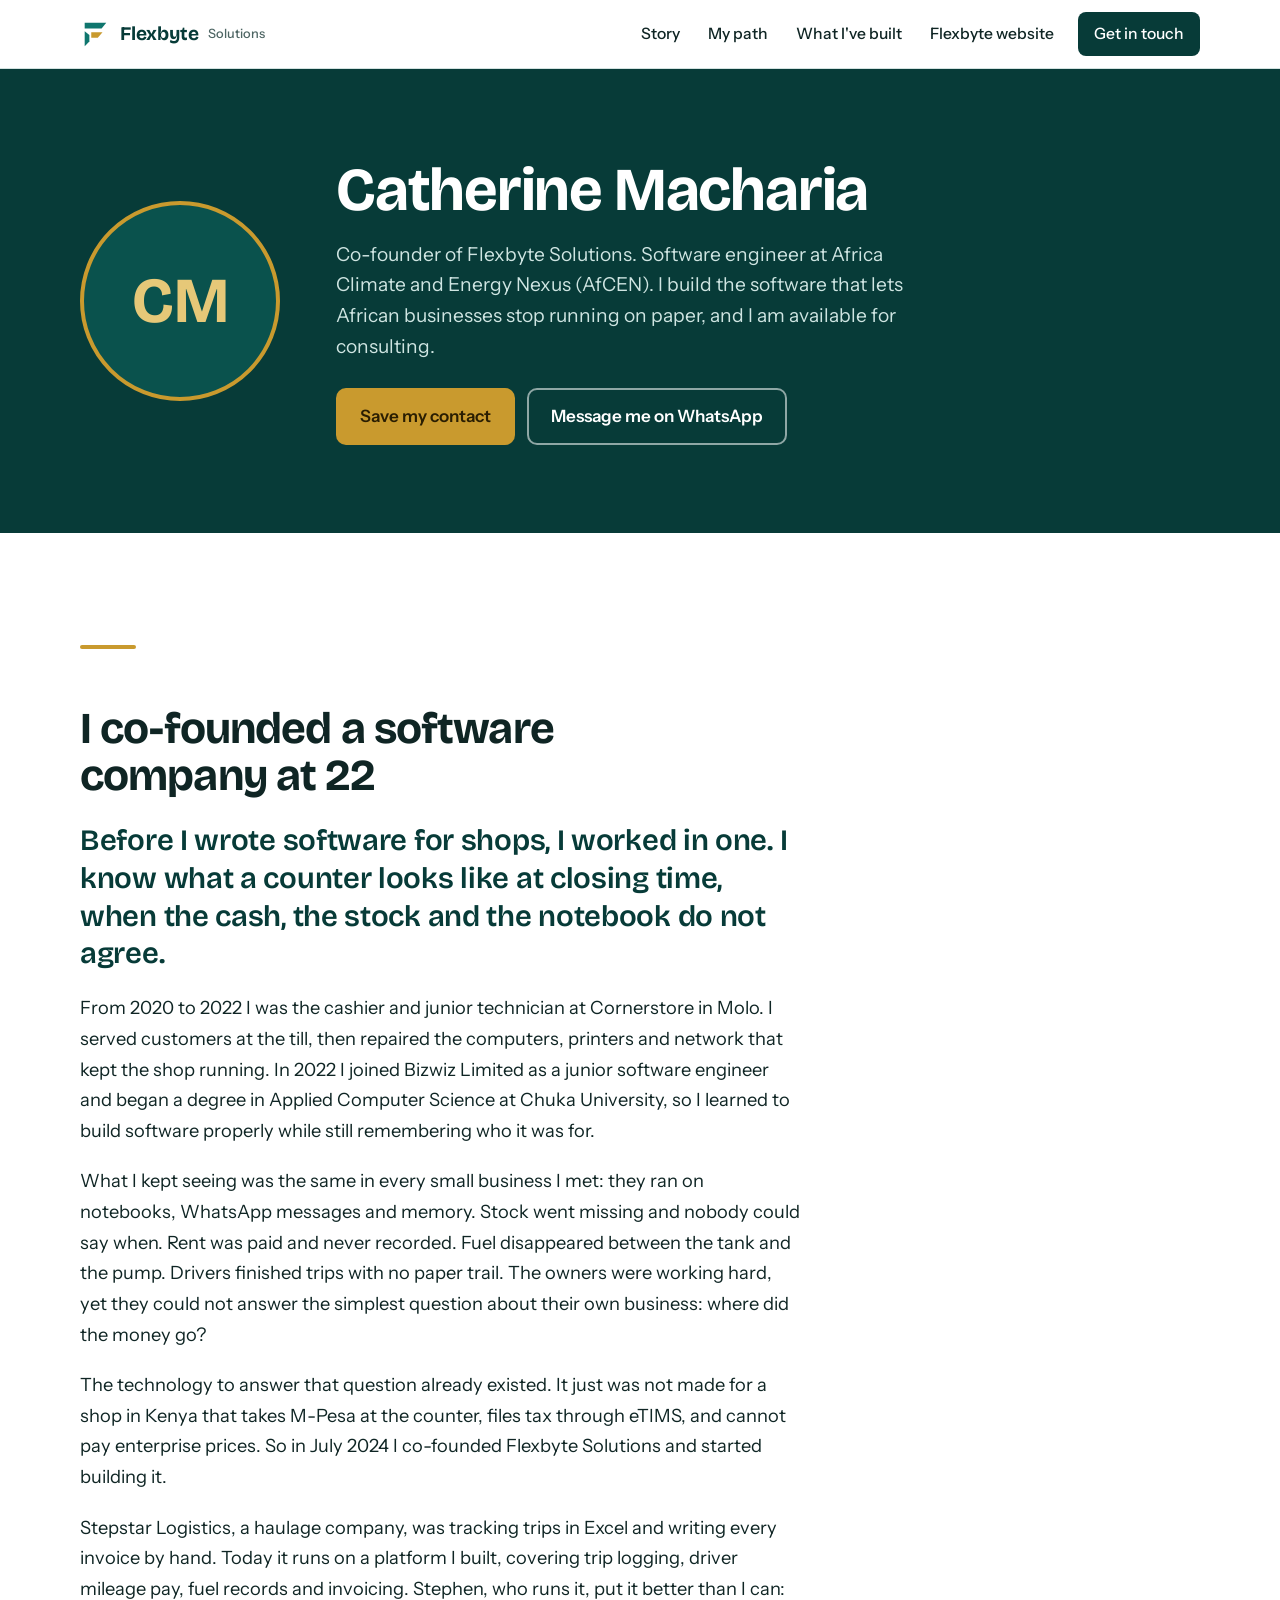
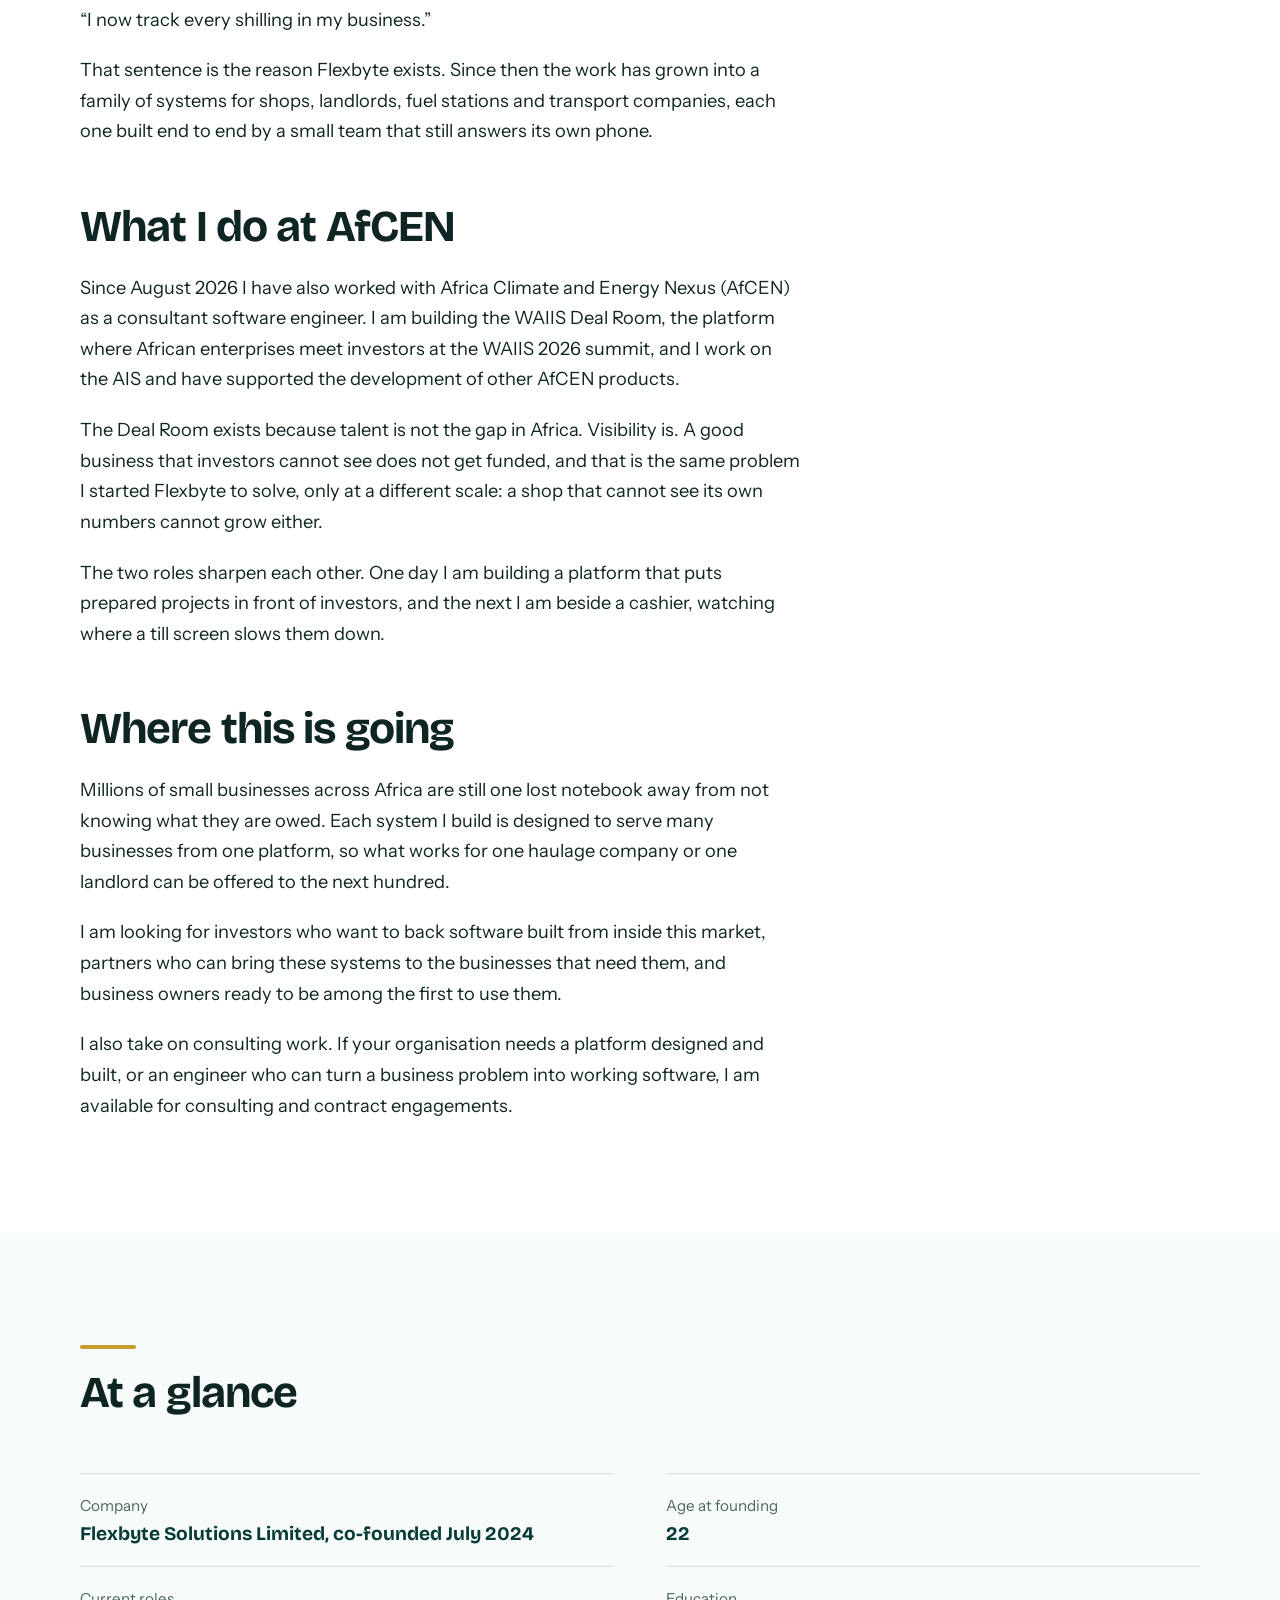
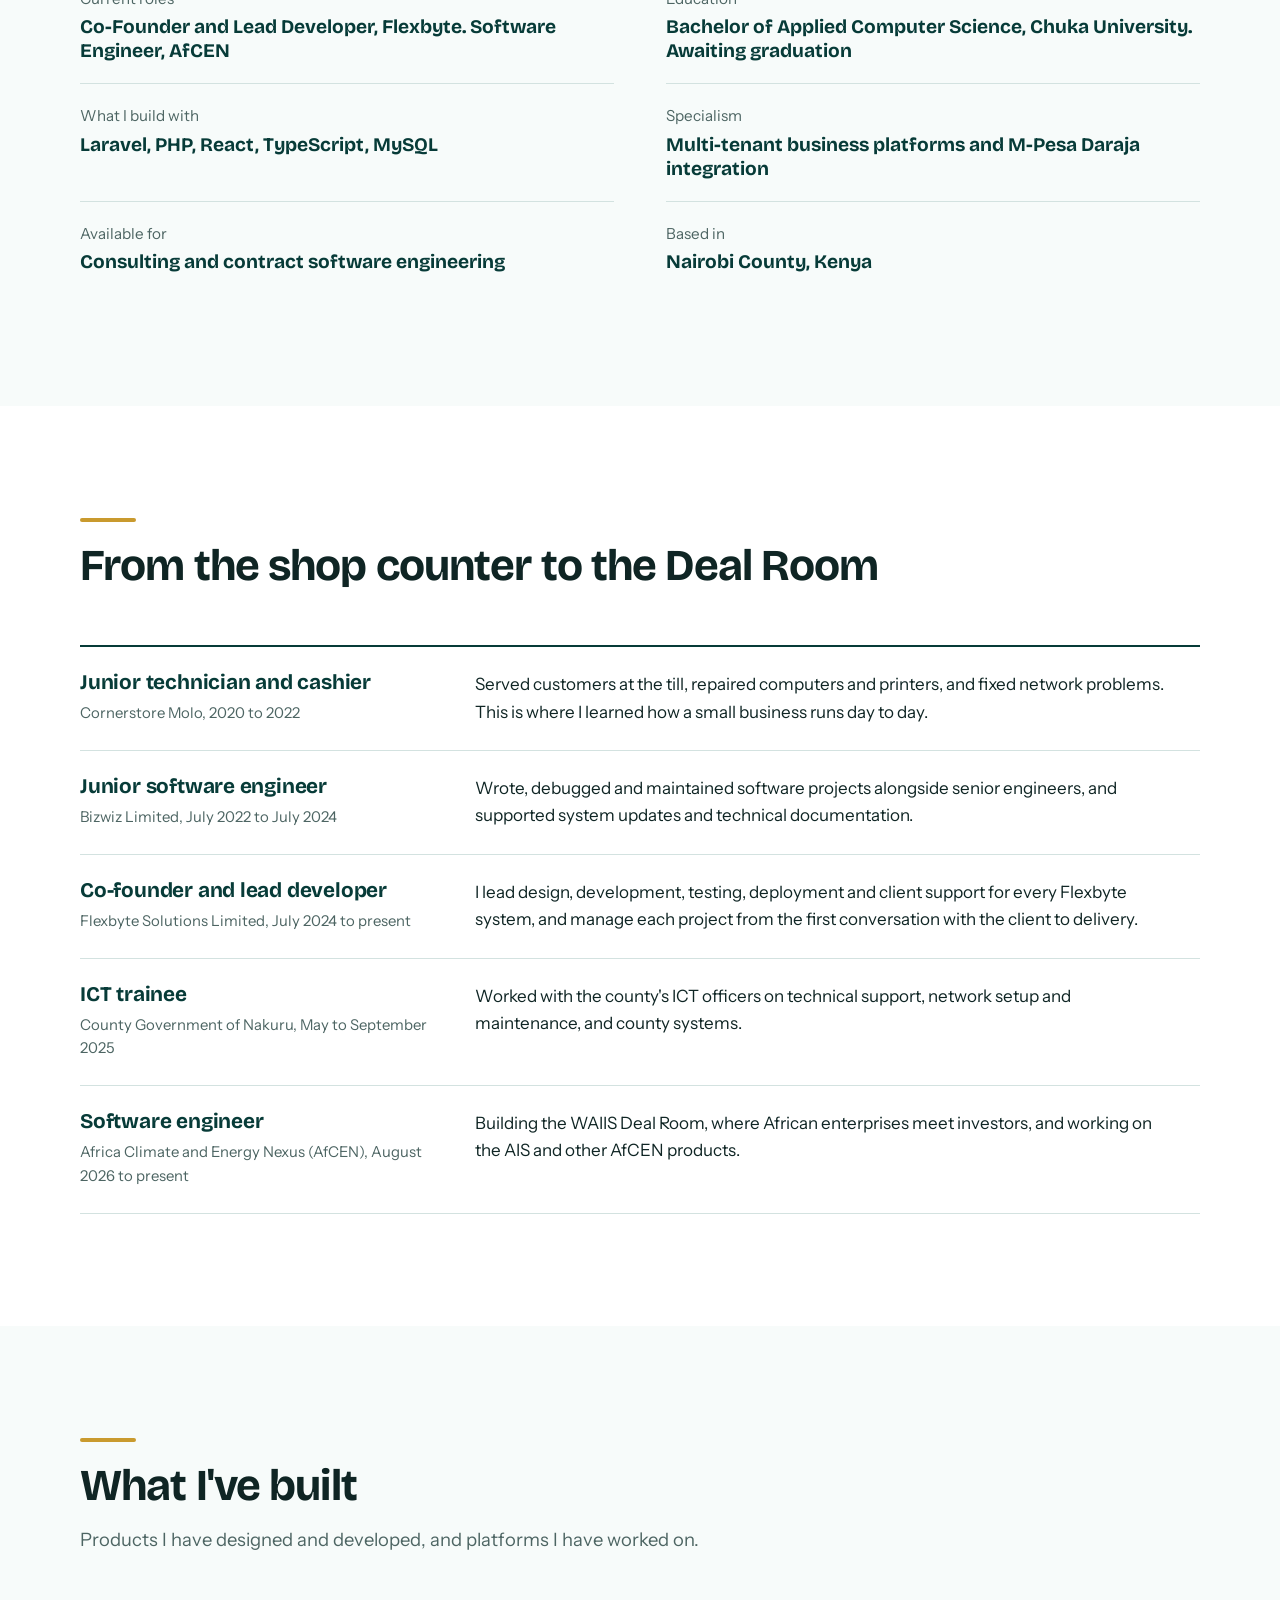
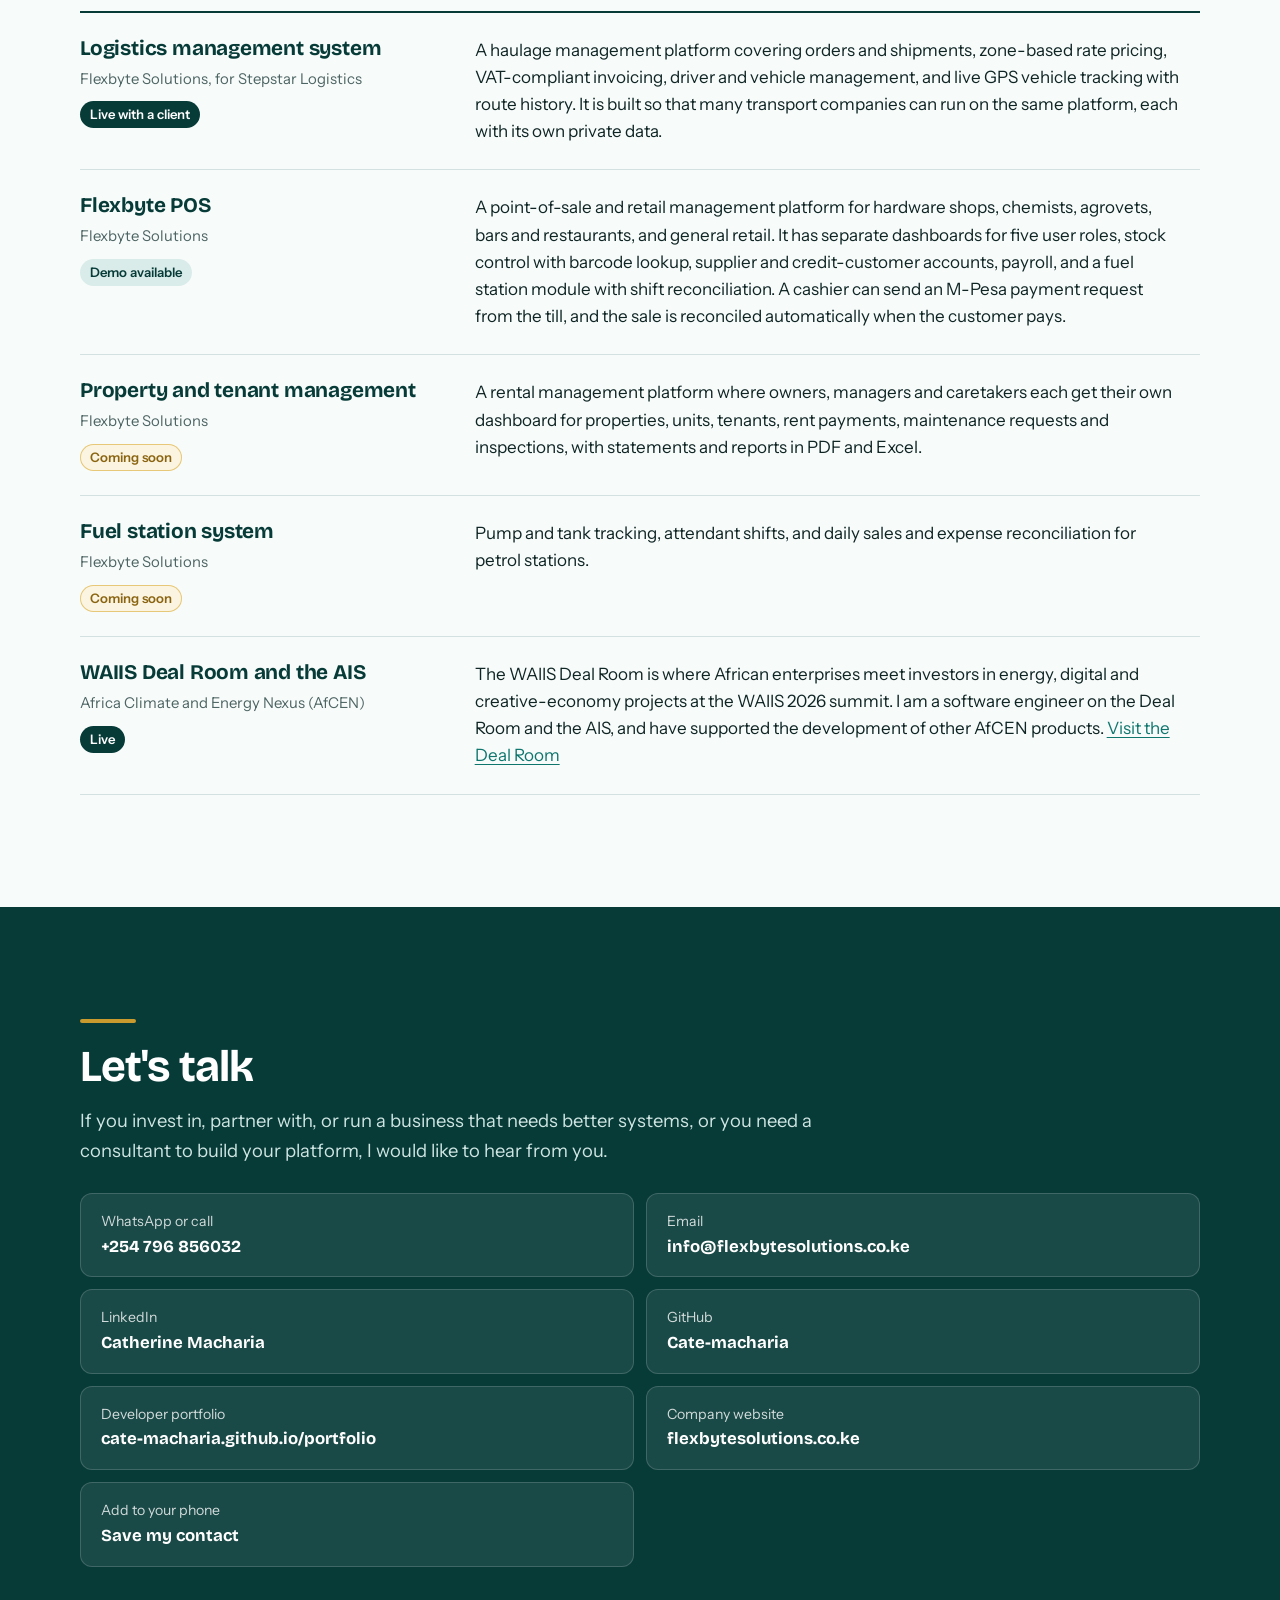
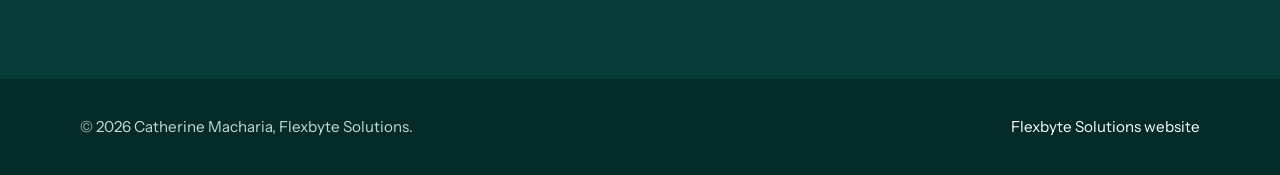
==== catherine/index.html @ 752b44b1 "Add founder profile page with QR card Co-Authored-By: Claude Fable 5.2 <noreply@anthropic.com>" ====
<!DOCTYPE html>
<html lang="en">
<head>
<meta charset="UTF-8">
<meta name="viewport" content="width=device-width, initial-scale=1">
<title>Catherine Macharia | Co-Founder, Flexbyte Solutions</title>
<meta name="description" content="Catherine Macharia co-founded Flexbyte Solutions at 22 to build business software for Kenyan SMEs. She is also a software engineer at Africa Climate and Energy Nexus (AfCEN), building the WAIIS Deal Room.">
<meta property="og:title" content="Catherine Macharia, Co-Founder of Flexbyte Solutions">
<meta property="og:description" content="She co-founded a software company at 22 to get Kenyan businesses off notebooks and WhatsApp. Read her story and the systems she has built.">
<meta property="og:type" content="profile">
<meta property="og:url" content="https://cate-macharia.github.io/portfolio/catherine/">
<meta name="theme-color" content="#073b38">
<link rel="icon" href="assets/img/favicon.svg" type="image/svg+xml">
<link rel="preconnect" href="https://fonts.googleapis.com">
<link rel="preconnect" href="https://fonts.gstatic.com" crossorigin>
<link href="https://fonts.googleapis.com/css2?family=Bricolage+Grotesque:opsz,wght@12..96,600;12..96,700&family=Instrument+Sans:wght@400;500;600&display=swap" rel="stylesheet">
<link rel="stylesheet" href="assets/css/site.css">
</head>
<body>
<a class="skip" href="#main">Skip to content</a>

<header class="site-header">
  <div class="wrap">
    <a class="brand" href="https://flexbytesolutions.co.ke/" aria-label="Flexbyte Solutions home">
      <svg viewBox="0 0 32 32" aria-hidden="true"><path d="M5 4h23l-5 6H5z" fill="#0f766e"/><path d="M12 14h12l-5 6h-7z" fill="#c99a2e"/><path d="M5 13l5 4v7l-5 5z" fill="#0f766e"/></svg>
      Flexbyte <small>Solutions</small>
    </a>
    <button class="nav-toggle" type="button" aria-expanded="false" aria-controls="site-nav">Menu</button>
    <nav class="site-nav" id="site-nav" aria-label="Main">
      <a href="#story">Story</a>
      <a href="#path">My path</a>
      <a href="#built">What I've built</a>
      <a href="https://flexbytesolutions.co.ke/">Flexbyte website</a>
      <a class="nav-cta" href="#reach">Get in touch</a>
    </nav>
  </div>
</header>

<main id="main">

  <section class="profile-hero">
    <div class="wrap">
      <!-- To show a photo, save it as assets/img/catherine.jpg. Until then the initials are shown. -->
      <div class="portrait" data-photo="assets/img/catherine.jpg" role="img" aria-label="Catherine Macharia">CM</div>
      <div>
        <h1>Catherine Macharia</h1>
        <p class="lede">Co-founder of Flexbyte Solutions. Software engineer at Africa Climate and Energy Nexus (AfCEN). I build the software that lets African businesses stop running on paper, and I am available for consulting.</p>
        <div class="btn-row">
          <a class="btn btn-gold" href="catherine-macharia.vcf" download>Save my contact</a>
          <a class="btn btn-line-light" href="https://wa.me/254796856032">Message me on WhatsApp</a>
        </div>
      </div>
    </div>
  </section>

  <section class="band" id="story">
    <div class="wrap">
      <div class="story">
        <div class="gold-rule"></div>
        <h2>I co-founded a software company at 22</h2>
        <p class="opening">Before I wrote software for shops, I worked in one. I know what a counter looks like at closing time, when the cash, the stock and the notebook do not agree.</p>
        <p>From 2020 to 2022 I was the cashier and junior technician at Cornerstore in Molo. I served customers at the till, then repaired the computers, printers and network that kept the shop running. In 2022 I joined Bizwiz Limited as a junior software engineer and began a degree in Applied Computer Science at Chuka University, so I learned to build software properly while still remembering who it was for.</p>
        <p>What I kept seeing was the same in every small business I met: they ran on notebooks, WhatsApp messages and memory. Stock went missing and nobody could say when. Rent was paid and never recorded. Fuel disappeared between the tank and the pump. Drivers finished trips with no paper trail. The owners were working hard, yet they could not answer the simplest question about their own business: where did the money go?</p>
        <p>The technology to answer that question already existed. It just was not made for a shop in Kenya that takes M-Pesa at the counter, files tax through eTIMS, and cannot pay enterprise prices. So in July 2024 I co-founded Flexbyte Solutions and started building it.</p>
        <p>Stepstar Logistics, a haulage company, was tracking trips in Excel and writing every invoice by hand. Today it runs on a platform I built, covering trip logging, driver mileage pay, fuel records and invoicing. Stephen, who runs it, put it better than I can: &ldquo;I now track every shilling in my business.&rdquo;</p>
        <p>That sentence is the reason Flexbyte exists. Since then the work has grown into a family of systems for shops, landlords, fuel stations and transport companies, each one built end to end by a small team that still answers its own phone.</p>

        <h2>What I do at AfCEN</h2>
        <p>Since August 2026 I have also worked with Africa Climate and Energy Nexus (AfCEN) as a consultant software engineer. I am building the WAIIS Deal Room, the platform where African enterprises meet investors at the WAIIS 2026 summit, and I work on the AIS and have supported the development of other AfCEN products.</p>
        <p>The Deal Room exists because talent is not the gap in Africa. Visibility is. A good business that investors cannot see does not get funded, and that is the same problem I started Flexbyte to solve, only at a different scale: a shop that cannot see its own numbers cannot grow either.</p>
        <p>The two roles sharpen each other. One day I am building a platform that puts prepared projects in front of investors, and the next I am beside a cashier, watching where a till screen slows them down.</p>

        <h2>Where this is going</h2>
        <p>Millions of small businesses across Africa are still one lost notebook away from not knowing what they are owed. Each system I build is designed to serve many businesses from one platform, so what works for one haulage company or one landlord can be offered to the next hundred.</p>
        <p>I am looking for investors who want to back software built from inside this market, partners who can bring these systems to the businesses that need them, and business owners ready to be among the first to use them.</p>
        <p>I also take on consulting work. If your organisation needs a platform designed and built, or an engineer who can turn a business problem into working software, I am available for consulting and contract engagements.</p>
      </div>
    </div>
  </section>

  <section class="band band-paper">
    <div class="wrap">
      <div class="band-head">
        <div class="gold-rule"></div>
        <h2>At a glance</h2>
      </div>
      <dl class="facts">
        <div><dt>Company</dt><dd>Flexbyte Solutions Limited, co-founded July 2024</dd></div>
        <div><dt>Age at founding</dt><dd>22</dd></div>
        <div><dt>Current roles</dt><dd>Co-Founder and Lead Developer, Flexbyte. Software Engineer, AfCEN</dd></div>
        <div><dt>Education</dt><dd>Bachelor of Applied Computer Science, Chuka University. Awaiting graduation</dd></div>
        <div><dt>What I build with</dt><dd>Laravel, PHP, React, TypeScript, MySQL</dd></div>
        <div><dt>Specialism</dt><dd>Multi-tenant business platforms and M-Pesa Daraja integration</dd></div>
        <div><dt>Available for</dt><dd>Consulting and contract software engineering</dd></div>
        <div><dt>Based in</dt><dd>Nairobi County, Kenya</dd></div>
      </dl>
    </div>
  </section>

  <section class="band" id="path">
    <div class="wrap">
      <div class="band-head">
        <div class="gold-rule"></div>
        <h2>From the shop counter to the Deal Room</h2>
      </div>
      <ul class="built">
        <li>
          <div>
            <h3>Junior technician and cashier</h3>
            <p class="where">Cornerstore Molo, 2020 to 2022</p>
          </div>
          <p>Served customers at the till, repaired computers and printers, and fixed network problems. This is where I learned how a small business runs day to day.</p>
        </li>
        <li>
          <div>
            <h3>Junior software engineer</h3>
            <p class="where">Bizwiz Limited, July 2022 to July 2024</p>
          </div>
          <p>Wrote, debugged and maintained software projects alongside senior engineers, and supported system updates and technical documentation.</p>
        </li>
        <li>
          <div>
            <h3>Co-founder and lead developer</h3>
            <p class="where">Flexbyte Solutions Limited, July 2024 to present</p>
          </div>
          <p>I lead design, development, testing, deployment and client support for every Flexbyte system, and manage each project from the first conversation with the client to delivery.</p>
        </li>
        <li>
          <div>
            <h3>ICT trainee</h3>
            <p class="where">County Government of Nakuru, May to September 2025</p>
          </div>
          <p>Worked with the county's ICT officers on technical support, network setup and maintenance, and county systems.</p>
        </li>
        <li>
          <div>
            <h3>Software engineer</h3>
            <p class="where">Africa Climate and Energy Nexus (AfCEN), August 2026 to present</p>
          </div>
          <p>Building the WAIIS Deal Room, where African enterprises meet investors, and working on the AIS and other AfCEN products.</p>
        </li>
      </ul>
    </div>
  </section>

  <section class="band band-paper" id="built">
    <div class="wrap">
      <div class="band-head">
        <div class="gold-rule"></div>
        <h2>What I've built</h2>
        <p>Products I have designed and developed, and platforms I have worked on.</p>
      </div>
      <ul class="built">
        <li>
          <div>
            <h3>Logistics management system</h3>
            <p class="where">Flexbyte Solutions, for Stepstar Logistics</p>
            <span class="pill pill-live">Live with a client</span>
          </div>
          <p>A haulage management platform covering orders and shipments, zone-based rate pricing, VAT-compliant invoicing, driver and vehicle management, and live GPS vehicle tracking with route history. It is built so that many transport companies can run on the same platform, each with its own private data.</p>
        </li>
        <li>
          <div>
            <h3>Flexbyte POS</h3>
            <p class="where">Flexbyte Solutions</p>
            <span class="pill pill-demo">Demo available</span>
          </div>
          <p>A point-of-sale and retail management platform for hardware shops, chemists, agrovets, bars and restaurants, and general retail. It has separate dashboards for five user roles, stock control with barcode lookup, supplier and credit-customer accounts, payroll, and a fuel station module with shift reconciliation. A cashier can send an M-Pesa payment request from the till, and the sale is reconciled automatically when the customer pays.</p>
        </li>
        <li>
          <div>
            <h3>Property and tenant management</h3>
            <p class="where">Flexbyte Solutions</p>
            <span class="pill pill-soon">Coming soon</span>
          </div>
          <p>A rental management platform where owners, managers and caretakers each get their own dashboard for properties, units, tenants, rent payments, maintenance requests and inspections, with statements and reports in PDF and Excel.</p>
        </li>
        <li>
          <div>
            <h3>Fuel station system</h3>
            <p class="where">Flexbyte Solutions</p>
            <span class="pill pill-soon">Coming soon</span>
          </div>
          <p>Pump and tank tracking, attendant shifts, and daily sales and expense reconciliation for petrol stations.</p>
        </li>
        <li>
          <div>
            <h3>WAIIS Deal Room and the AIS</h3>
            <p class="where">Africa Climate and Energy Nexus (AfCEN)</p>
            <span class="pill pill-live">Live</span>
          </div>
          <p>The WAIIS Deal Room is where African enterprises meet investors in energy, digital and creative-economy projects at the WAIIS 2026 summit. I am a software engineer on the Deal Room and the AIS, and have supported the development of other AfCEN products. <a href="https://dealrooms.africacen.org" target="_blank" rel="noopener">Visit the Deal Room</a></p>
        </li>
      </ul>
    </div>
  </section>

  <section class="band band-teal" id="reach">
    <div class="wrap">
      <div class="gold-rule"></div>
      <h2>Let's talk</h2>
      <p style="margin-top:16px;color:#cfe5e2;font-size:1.15rem">If you invest in, partner with, or run a business that needs better systems, or you need a consultant to build your platform, I would like to hear from you.</p>
      <ul class="reach">
        <li><a href="https://wa.me/254796856032"><span>WhatsApp or call</span><strong>+254 796 856032</strong></a></li>
        <li><a href="mailto:info@flexbytesolutions.co.ke"><span>Email</span><strong>info@flexbytesolutions.co.ke</strong></a></li>
        <li><a href="https://www.linkedin.com/in/catherine-macharia-1633a0254/" target="_blank" rel="noopener"><span>LinkedIn</span><strong>Catherine Macharia</strong></a></li>
        <li><a href="https://github.com/Cate-macharia" target="_blank" rel="noopener"><span>GitHub</span><strong>Cate-macharia</strong></a></li>
        <li><a href="https://cate-macharia.github.io/portfolio" target="_blank" rel="noopener"><span>Developer portfolio</span><strong>cate-macharia.github.io/portfolio</strong></a></li>
        <li><a href="https://flexbytesolutions.co.ke/"><span>Company website</span><strong>flexbytesolutions.co.ke</strong></a></li>
        <li><a href="catherine-macharia.vcf" download><span>Add to your phone</span><strong>Save my contact</strong></a></li>
      </ul>
    </div>
  </section>

</main>

<footer class="site-footer">
  <div class="wrap">
    <p>&copy; <span id="year">2026</span> Catherine Macharia, Flexbyte Solutions.</p>
    <nav aria-label="Footer"><a href="https://flexbytesolutions.co.ke/">Flexbyte Solutions website</a></nav>
  </div>
</footer>

<script src="assets/js/site.js"></script>
</body>
</html>
---- catherine/assets/css/site.css ----
/* Flexbyte Solutions — shared styles for the company site and founder profile */

:root {
  --teal-900: #073b38;
  --teal-800: #0a524d;
  --teal-600: #0f766e;
  --teal-400: #3fa79c;
  --teal-100: #d9ecea;
  --teal-50: #eef6f5;
  --gold-600: #8a6410;
  --gold-500: #c99a2e;
  --gold-300: #e6c878;
  --gold-50: #fbf4e1;
  --white: #ffffff;
  --paper: #f7fbfa;
  --ink: #0f2524;
  --muted: #4d6563;
  --line: #d3e2e0;

  --display: "Bricolage Grotesque", "Segoe UI", system-ui, sans-serif;
  --body: "Instrument Sans", "Segoe UI", system-ui, sans-serif;

  --wrap: 1120px;
  --gutter: clamp(20px, 5vw, 48px);
  --radius: 14px;
}

*, *::before, *::after { box-sizing: border-box; }

html { scroll-behavior: smooth; scroll-padding-top: 88px; }

body {
  margin: 0;
  background: var(--white);
  color: var(--ink);
  font-family: var(--body);
  font-size: 1.0625rem;
  line-height: 1.6;
  -webkit-font-smoothing: antialiased;
}

img, svg { max-width: 100%; display: block; }

h1, h2, h3 {
  font-family: var(--display);
  font-weight: 700;
  line-height: 1.08;
  letter-spacing: -0.02em;
  margin: 0;
  text-wrap: balance;
}
h1 { font-size: clamp(2.5rem, 6.2vw, 4.5rem); }
h2 { font-size: clamp(1.9rem, 3.8vw, 2.75rem); }
h3 { font-size: 1.3rem; line-height: 1.2; letter-spacing: -0.01em; }

p { margin: 0; max-width: 64ch; }
a { color: var(--teal-600); text-underline-offset: 3px; }
a:hover { color: var(--teal-900); }

:focus-visible {
  outline: 3px solid var(--gold-500);
  outline-offset: 3px;
  border-radius: 4px;
}

.wrap {
  width: 100%;
  max-width: calc(var(--wrap) + var(--gutter) * 2);
  margin-inline: auto;
  padding-inline: var(--gutter);
}

.skip {
  position: absolute; left: 12px; top: -60px;
  background: var(--teal-900); color: var(--white);
  padding: 10px 16px; border-radius: 8px; z-index: 100;
}
.skip:focus { top: 12px; color: var(--white); }

/* ---------- Header ---------- */

.site-header {
  position: sticky; top: 0; z-index: 50;
  background: rgba(255, 255, 255, 0.94);
  backdrop-filter: blur(8px);
  border-bottom: 1px solid var(--line);
}
.site-header .wrap {
  display: flex; align-items: center; gap: 24px;
  min-height: 68px;
}
.brand {
  display: flex; align-items: center; gap: 10px;
  font-family: var(--display); font-weight: 700; font-size: 1.2rem;
  color: var(--teal-900); text-decoration: none; letter-spacing: -0.01em;
}
.brand svg { width: 30px; height: 30px; flex: none; }
.brand small { font-family: var(--body); font-weight: 500; font-size: 0.8rem; color: var(--muted); letter-spacing: 0; }

.site-nav { margin-left: auto; display: flex; align-items: center; gap: 4px; }
.site-nav a {
  padding: 8px 12px; border-radius: 8px;
  color: var(--ink); text-decoration: none; font-weight: 500; font-size: 0.98rem;
}
.site-nav a:hover { background: var(--teal-50); color: var(--teal-900); }
.site-nav a.nav-cta {
  margin-left: 8px; background: var(--teal-900); color: var(--white); padding: 9px 16px;
}
.site-nav a.nav-cta:hover { background: var(--teal-800); color: var(--white); }

.nav-toggle {
  display: none; margin-left: auto;
  background: none; border: 1px solid var(--line); border-radius: 8px;
  padding: 8px 12px; font: inherit; font-weight: 600; color: var(--teal-900); cursor: pointer;
}

@media (max-width: 860px) {
  .nav-toggle { display: block; }
  .site-nav {
    display: none; position: absolute; left: 0; right: 0; top: 100%;
    flex-direction: column; align-items: stretch; gap: 0;
    background: var(--white); border-bottom: 1px solid var(--line);
    padding: 8px var(--gutter) 16px;
  }
  .site-nav.is-open { display: flex; }
  .site-nav a { padding: 12px 8px; }
  .site-nav a.nav-cta { margin: 8px 0 0; text-align: center; }
}

/* ---------- Buttons ---------- */

.btn {
  display: inline-flex; align-items: center; justify-content: center; gap: 8px;
  padding: 13px 22px; border-radius: 10px;
  font: inherit; font-weight: 600; text-decoration: none;
  border: 2px solid transparent; cursor: pointer;
  transition: background-color 0.15s, border-color 0.15s, color 0.15s;
}
.btn-gold { background: var(--gold-500); color: #2a1e02; }
.btn-gold:hover { background: var(--gold-300); color: #2a1e02; }
.btn-teal { background: var(--teal-900); color: var(--white); }
.btn-teal:hover { background: var(--teal-800); color: var(--white); }
.btn-line { border-color: var(--teal-900); color: var(--teal-900); background: transparent; }
.btn-line:hover { background: var(--teal-900); color: var(--white); }
.btn-line-light { border-color: rgba(255, 255, 255, 0.55); color: var(--white); }
.btn-line-light:hover { background: var(--white); color: var(--teal-900); border-color: var(--white); }
.btn-row { display: flex; flex-wrap: wrap; gap: 12px; }

/* ---------- Bands (page sections) ---------- */

.band { padding-block: clamp(64px, 9vw, 112px); }
.band-paper { background: var(--paper); }
.band-teal { background: var(--teal-900); color: var(--white); }
.band-teal a { color: var(--gold-300); }
.band-teal a:hover { color: var(--white); }

.band-head { margin-bottom: clamp(32px, 5vw, 56px); }
.band-head p { margin-top: 16px; color: var(--muted); font-size: 1.15rem; }
.band-teal .band-head p { color: #bfdcd8; }

.gold-rule {
  width: 56px; height: 4px; border-radius: 2px;
  background: var(--gold-500); margin-bottom: 20px;
}

/* ---------- Hero ---------- */

.hero {
  background: var(--teal-900); color: var(--white);
  padding-block: clamp(48px, 7vw, 96px) clamp(56px, 8vw, 104px);
  overflow: hidden;
}
.hero .wrap {
  display: grid; gap: clamp(36px, 5vw, 64px);
  grid-template-columns: minmax(0, 1.05fr) minmax(0, 0.95fr);
  align-items: center;
}
.hero h1 { color: var(--white); }
.hero .lede { margin-top: 24px; font-size: 1.22rem; color: #cfe5e2; max-width: 46ch; }
.hero .btn-row { margin-top: 32px; }
.hero-proof {
  margin-top: 36px; padding-top: 20px;
  border-top: 1px solid rgba(255, 255, 255, 0.18);
  color: #bfdcd8; font-size: 0.98rem; max-width: 46ch;
}
.hero-proof strong { color: var(--gold-300); font-weight: 600; }

@media (max-width: 900px) {
  .hero .wrap { grid-template-columns: minmax(0, 1fr); }
}

/* Product window in the hero */

.demo {
  background: var(--white); color: var(--ink);
  border-radius: 18px;
  box-shadow: 0 30px 60px -20px rgba(0, 0, 0, 0.5), 0 0 0 1px rgba(255, 255, 255, 0.08);
  overflow: hidden;
}
.demo-tabs { display: flex; background: var(--teal-50); border-bottom: 1px solid var(--line); }
.demo-tabs button {
  flex: 1; padding: 14px 8px;
  background: none; border: 0; border-bottom: 3px solid transparent;
  font: inherit; font-weight: 600; font-size: 0.95rem; color: var(--muted); cursor: pointer;
}
.demo-tabs button:hover { color: var(--teal-900); }
.demo-tabs button[aria-selected="true"] {
  color: var(--teal-900); background: var(--white); border-bottom-color: var(--gold-500);
}
.demo-panel { padding: 22px 24px 24px; min-height: 318px; }
.demo-panel[hidden] { display: none; }
.demo-title {
  display: flex; justify-content: space-between; align-items: baseline; gap: 12px;
  font-family: var(--display); font-weight: 700; font-size: 1.1rem; margin-bottom: 14px;
}
.demo-title span { font-family: var(--body); font-weight: 500; font-size: 0.85rem; color: var(--muted); }

.rows { list-style: none; margin: 0; padding: 0; }
.rows li {
  display: flex; justify-content: space-between; gap: 16px;
  padding: 9px 0; border-bottom: 1px dashed var(--line); font-size: 0.97rem;
}
.rows li span:last-child { font-variant-numeric: tabular-nums; font-weight: 600; white-space: nowrap; }
.rows li.total {
  border-bottom: 0; padding-top: 14px;
  font-family: var(--display); font-size: 1.25rem; font-weight: 700;
}

.pay {
  margin-top: 12px; padding: 12px 14px; border-radius: 10px;
  display: flex; align-items: center; gap: 12px;
  background: var(--gold-50); color: var(--gold-600);
  font-weight: 600; font-size: 0.95rem;
  transition: background-color 0.4s, color 0.4s;
}
.pay-dot {
  width: 10px; height: 10px; border-radius: 50%; background: var(--gold-500); flex: none;
  animation: pulse 1.1s ease-in-out infinite;
}
.pay.is-paid { background: var(--teal-100); color: var(--teal-900); }
.pay.is-paid .pay-dot { background: var(--teal-600); animation: none; }
@keyframes pulse { 50% { opacity: 0.25; } }

.demo-note { padding: 10px 24px 14px; font-size: 0.82rem; color: var(--muted); border-top: 1px solid var(--line); }

.pill {
  display: inline-block; padding: 3px 10px; border-radius: 999px;
  font-size: 0.82rem; font-weight: 600; white-space: nowrap;
}
.pill-live { background: var(--teal-900); color: var(--white); }
.pill-demo { background: var(--teal-100); color: var(--teal-900); }
.pill-soon { background: var(--gold-50); color: var(--gold-600); box-shadow: inset 0 0 0 1px var(--gold-300); }
.pill-order { background: var(--white); color: var(--muted); box-shadow: inset 0 0 0 1px var(--line); }

/* ---------- About ---------- */

.about-grid {
  display: grid; gap: clamp(32px, 6vw, 80px);
  grid-template-columns: minmax(0, 1fr) minmax(0, 1fr);
}
.about-story p + p { margin-top: 18px; }
.about-story p:first-of-type { font-size: 1.25rem; line-height: 1.5; color: var(--teal-900); font-weight: 500; }

.promises { margin: 0; }
.promises div { padding: 20px 0; border-top: 1px solid var(--line); }
.promises div:last-child { border-bottom: 1px solid var(--line); }
.promises dt { font-family: var(--display); font-weight: 700; font-size: 1.15rem; color: var(--teal-900); }
.promises dd { margin: 6px 0 0; color: var(--muted); }

@media (max-width: 820px) { .about-grid { grid-template-columns: minmax(0, 1fr); } }

/* ---------- Systems list ---------- */

.systems { list-style: none; margin: 0; padding: 0; border-top: 2px solid var(--teal-900); }
.systems li {
  display: grid; gap: 8px 32px;
  grid-template-columns: minmax(0, 0.9fr) minmax(0, 1.5fr) auto;
  align-items: start;
  padding: 26px 0; border-bottom: 1px solid var(--line);
}
.systems h3 { color: var(--teal-900); }
.systems .who { margin-top: 6px; font-size: 0.93rem; color: var(--muted); }
.systems p { color: var(--ink); }
.systems .sys-link { display: inline-block; margin-top: 10px; font-weight: 600; }
.systems .status { justify-self: end; padding-top: 3px; }

@media (max-width: 820px) {
  .systems li { grid-template-columns: minmax(0, 1fr); }
  .systems .status { justify-self: start; grid-row: 1; }
}

.packages {
  margin-top: 36px; padding: 22px 26px; border-radius: var(--radius);
  background: var(--white); border-left: 4px solid var(--gold-500);
  box-shadow: 0 1px 0 var(--line), 0 -1px 0 var(--line), 1px 0 0 var(--line);
}
.packages p { max-width: 78ch; }

/* ---------- Work ---------- */

.case {
  display: grid; gap: clamp(28px, 5vw, 64px);
  grid-template-columns: minmax(0, 1.1fr) minmax(0, 0.9fr);
  align-items: center;
}
.case h3 { font-size: clamp(1.5rem, 2.6vw, 2rem); color: var(--white); margin-top: 14px; }
.case p { margin-top: 16px; color: #cfe5e2; }
.case ul { margin: 20px 0 0; padding: 0; list-style: none; display: flex; flex-wrap: wrap; gap: 8px; }
.case ul li { padding: 6px 12px; border-radius: 8px; background: rgba(255, 255, 255, 0.09); font-size: 0.93rem; }
.case .btn { margin-top: 28px; }

.quote {
  margin: 0; padding: clamp(24px, 4vw, 40px);
  background: var(--white); color: var(--ink); border-radius: 18px;
  border-top: 5px solid var(--gold-500);
}
.quote p { font-family: var(--display); font-size: clamp(1.3rem, 2.4vw, 1.7rem); line-height: 1.3; font-weight: 600; letter-spacing: -0.01em; color: var(--teal-900); }
.quote footer { margin-top: 18px; color: var(--muted); font-size: 0.98rem; }

.more-work {
  margin-top: clamp(40px, 6vw, 72px); padding-top: clamp(32px, 5vw, 48px);
  border-top: 1px solid rgba(255, 255, 255, 0.18);
  display: grid; gap: 32px clamp(28px, 5vw, 64px);
  grid-template-columns: repeat(2, minmax(0, 1fr));
}
.more-work h3 { color: var(--white); margin-top: 12px; }
.more-work p { margin-top: 10px; color: #cfe5e2; }
.more-work blockquote { margin: 16px 0 0; padding-left: 16px; border-left: 3px solid var(--gold-500); color: var(--white); font-style: italic; }
.more-work blockquote cite { display: block; margin-top: 6px; font-style: normal; font-size: 0.9rem; color: #bfdcd8; }

@media (max-width: 820px) {
  .case, .more-work { grid-template-columns: minmax(0, 1fr); }
}

/* ---------- Services ---------- */

.services-grid {
  display: grid; gap: clamp(32px, 5vw, 64px);
  grid-template-columns: minmax(0, 1.1fr) minmax(0, 0.9fr);
  align-items: start;
}
.price-table { width: 100%; border-collapse: collapse; margin-top: 20px; }
.price-table caption { text-align: left; color: var(--muted); font-size: 0.93rem; padding-bottom: 10px; }
.price-table th, .price-table td { padding: 16px 0; border-top: 1px solid var(--line); text-align: left; vertical-align: top; }
.price-table tr:last-child th, .price-table tr:last-child td { border-bottom: 1px solid var(--line); }
.price-table th { font-family: var(--display); font-weight: 700; font-size: 1.1rem; color: var(--teal-900); }
.price-table th small { display: block; margin-top: 4px; font-family: var(--body); font-weight: 400; font-size: 0.93rem; color: var(--muted); }
.price-table td { text-align: right; white-space: nowrap; font-weight: 600; font-variant-numeric: tabular-nums; padding-left: 16px; }
.price-table td small { display: block; font-weight: 400; font-size: 0.85rem; color: var(--muted); }

.included { margin: 22px 0 0; padding: 0; list-style: none; display: flex; flex-wrap: wrap; gap: 8px; }
.included li { padding: 6px 12px; border-radius: 8px; background: var(--teal-50); color: var(--teal-900); font-size: 0.93rem; font-weight: 500; }

.side-stack > * + * { margin-top: 20px; }
.panel { padding: 26px 28px; border-radius: var(--radius); background: var(--paper); border: 1px solid var(--line); }
.panel h3 { color: var(--teal-900); }
.panel p { margin-top: 10px; color: var(--muted); }
.panel ul { margin: 14px 0 0; padding-left: 20px; }
.panel li { margin-top: 6px; }
.panel li::marker { color: var(--gold-500); }
.panel-mpesa { background: var(--teal-900); border-color: var(--teal-900); color: var(--white); }
.panel-mpesa h3 { color: var(--white); }
.panel-mpesa p { color: #cfe5e2; }
.panel-mpesa .btn { margin-top: 20px; }

@media (max-width: 820px) { .services-grid { grid-template-columns: minmax(0, 1fr); } }

/* ---------- Team ---------- */

.team { display: grid; gap: 28px; grid-template-columns: repeat(3, minmax(0, 1fr)); list-style: none; margin: 0; padding: 0; }
.team li { padding-top: 22px; border-top: 3px solid var(--teal-900); }
.team li:first-child { border-top-color: var(--gold-500); }
.team h3 { color: var(--teal-900); }
.team .role { margin-top: 6px; font-weight: 600; }
.team .does { margin-top: 8px; color: var(--muted); }
.team .links { margin-top: 14px; display: flex; flex-wrap: wrap; gap: 6px 18px; font-weight: 600; }

@media (max-width: 820px) { .team { grid-template-columns: minmax(0, 1fr); } }

/* ---------- Contact ---------- */

.contact-grid {
  display: grid; gap: clamp(28px, 5vw, 64px);
  grid-template-columns: minmax(0, 1fr) minmax(0, 1fr);
  align-items: start;
}
.contact-grid h2 { color: var(--white); }
.contact-grid .lede { margin-top: 18px; font-size: 1.15rem; color: #cfe5e2; }
.contact-grid .mail { margin-top: 24px; font-family: var(--display); font-size: clamp(1.15rem, 2.4vw, 1.5rem); font-weight: 600; word-break: break-word; }
.wa-list { list-style: none; margin: 0; padding: 0; }
.wa-list li + li { margin-top: 12px; }
.wa-list a {
  display: flex; justify-content: space-between; align-items: center; gap: 16px;
  padding: 18px 22px; border-radius: 12px;
  background: rgba(255, 255, 255, 0.08); color: var(--white); text-decoration: none;
  border: 1px solid rgba(255, 255, 255, 0.16);
}
.wa-list a:hover { background: var(--gold-500); border-color: var(--gold-500); color: #2a1e02; }
.wa-list strong { display: block; font-family: var(--display); font-size: 1.1rem; }
.wa-list span { font-size: 0.92rem; opacity: 0.85; }
.wa-list .num { font-variant-numeric: tabular-nums; font-weight: 600; white-space: nowrap; }

@media (max-width: 820px) { .contact-grid { grid-template-columns: minmax(0, 1fr); } }

/* ---------- Footer ---------- */

.site-footer { background: #052b29; color: #bfdcd8; padding-block: 36px; font-size: 0.95rem; }
.site-footer .wrap { display: flex; flex-wrap: wrap; justify-content: space-between; gap: 16px 32px; align-items: center; }
.site-footer a { color: var(--white); text-decoration: none; }
.site-footer a:hover { color: var(--gold-300); }
.site-footer nav { display: flex; flex-wrap: wrap; gap: 6px 20px; }
.site-footer p { max-width: none; }

/* ---------- Founder profile page ---------- */

.profile-hero { background: var(--teal-900); color: var(--white); padding-block: clamp(40px, 7vw, 88px); }
.profile-hero .wrap {
  display: grid; gap: clamp(24px, 5vw, 56px);
  grid-template-columns: auto minmax(0, 1fr); align-items: center;
}
.portrait {
  width: clamp(120px, 22vw, 200px); aspect-ratio: 1; border-radius: 50%;
  background: var(--teal-800) center / cover no-repeat;
  border: 4px solid var(--gold-500);
  display: grid; place-items: center;
  font-family: var(--display); font-weight: 700; font-size: clamp(2.4rem, 6vw, 4rem); color: var(--gold-300);
}
.portrait.has-photo { color: transparent; }
.profile-hero h1 { font-size: clamp(2.2rem, 5.6vw, 3.8rem); }
.profile-hero .lede { margin-top: 16px; font-size: 1.2rem; color: #cfe5e2; max-width: 44ch; }
.profile-hero .btn-row { margin-top: 26px; }

@media (max-width: 640px) { .profile-hero .wrap { grid-template-columns: minmax(0, 1fr); } }

.story { max-width: 720px; }
.story h2 { margin-bottom: 22px; }
.story p { font-size: 1.14rem; line-height: 1.68; max-width: 66ch; }
.story p + p { margin-top: 20px; }
.story p.opening { font-family: var(--display); font-size: clamp(1.4rem, 3vw, 1.85rem); line-height: 1.28; font-weight: 600; letter-spacing: -0.01em; color: var(--teal-900); }
.story h2:not(:first-child) { margin-top: 56px; }

.facts { margin: 0; display: grid; gap: 0 clamp(24px, 4vw, 56px); grid-template-columns: repeat(2, minmax(0, 1fr)); }
.facts div { padding: 20px 0; border-top: 1px solid var(--line); }
.facts dt { color: var(--muted); font-size: 0.95rem; }
.facts dd { margin: 4px 0 0; font-family: var(--display); font-weight: 700; font-size: 1.2rem; color: var(--teal-900); line-height: 1.25; }
@media (max-width: 640px) { .facts { grid-template-columns: minmax(0, 1fr); } }

.built { list-style: none; margin: 0; padding: 0; border-top: 2px solid var(--teal-900); }
.built li { padding: 24px 0; border-bottom: 1px solid var(--line); display: grid; gap: 8px 32px; grid-template-columns: minmax(0, 0.8fr) minmax(0, 1.6fr); }
.built h3 { color: var(--teal-900); }
.built .where { margin-top: 6px; font-size: 0.93rem; color: var(--muted); }
.built .pill { margin-top: 10px; }
@media (max-width: 720px) { .built li { grid-template-columns: minmax(0, 1fr); } }

.reach { list-style: none; margin: 28px 0 0; padding: 0; display: grid; gap: 12px; grid-template-columns: repeat(2, minmax(0, 1fr)); }
.reach a {
  display: block; padding: 16px 20px; border-radius: 12px; text-decoration: none;
  background: rgba(255, 255, 255, 0.08); border: 1px solid rgba(255, 255, 255, 0.16); color: var(--white);
}
.reach a:hover { background: var(--gold-500); border-color: var(--gold-500); color: #2a1e02; }
.reach span { display: block; font-size: 0.88rem; opacity: 0.8; }
.reach strong { font-family: var(--display); font-size: 1.05rem; word-break: break-word; }
@media (max-width: 640px) { .reach { grid-template-columns: minmax(0, 1fr); } }

/* ---------- Printable QR card ---------- */

.card-page { background: var(--paper); min-height: 100vh; display: grid; place-items: center; padding: 32px 16px; }
.qr-card {
  width: min(100%, 420px); background: var(--white); border-radius: 22px; overflow: hidden;
  box-shadow: 0 24px 48px -24px rgba(7, 59, 56, 0.45); border: 1px solid var(--line);
}
.qr-card header { background: var(--teal-900); color: var(--white); padding: 28px 30px 26px; border-bottom: 5px solid var(--gold-500); }
.qr-card header h1 { font-size: 2rem; }
.qr-card header p { margin-top: 8px; color: #cfe5e2; font-size: 1rem; }
.qr-card .qr-body { padding: 28px 30px 30px; text-align: center; }
.qr-card img { width: 100%; max-width: 280px; margin-inline: auto; }
.qr-card .scan { margin: 18px auto 0; font-family: var(--display); font-weight: 700; font-size: 1.2rem; color: var(--teal-900); }
.qr-card .url { margin: 6px auto 0; color: var(--muted); font-size: 0.93rem; }
.card-actions { margin-top: 24px; text-align: center; }

@media print {
  .card-page { background: none; padding: 0; min-height: 0; }
  .card-actions { display: none; }
  .qr-card { box-shadow: none; }
  .qr-card header { -webkit-print-color-adjust: exact; print-color-adjust: exact; }
}

@media (prefers-reduced-motion: reduce) {
  html { scroll-behavior: auto; }
  *, *::before, *::after { animation: none !important; transition: none !important; }
}
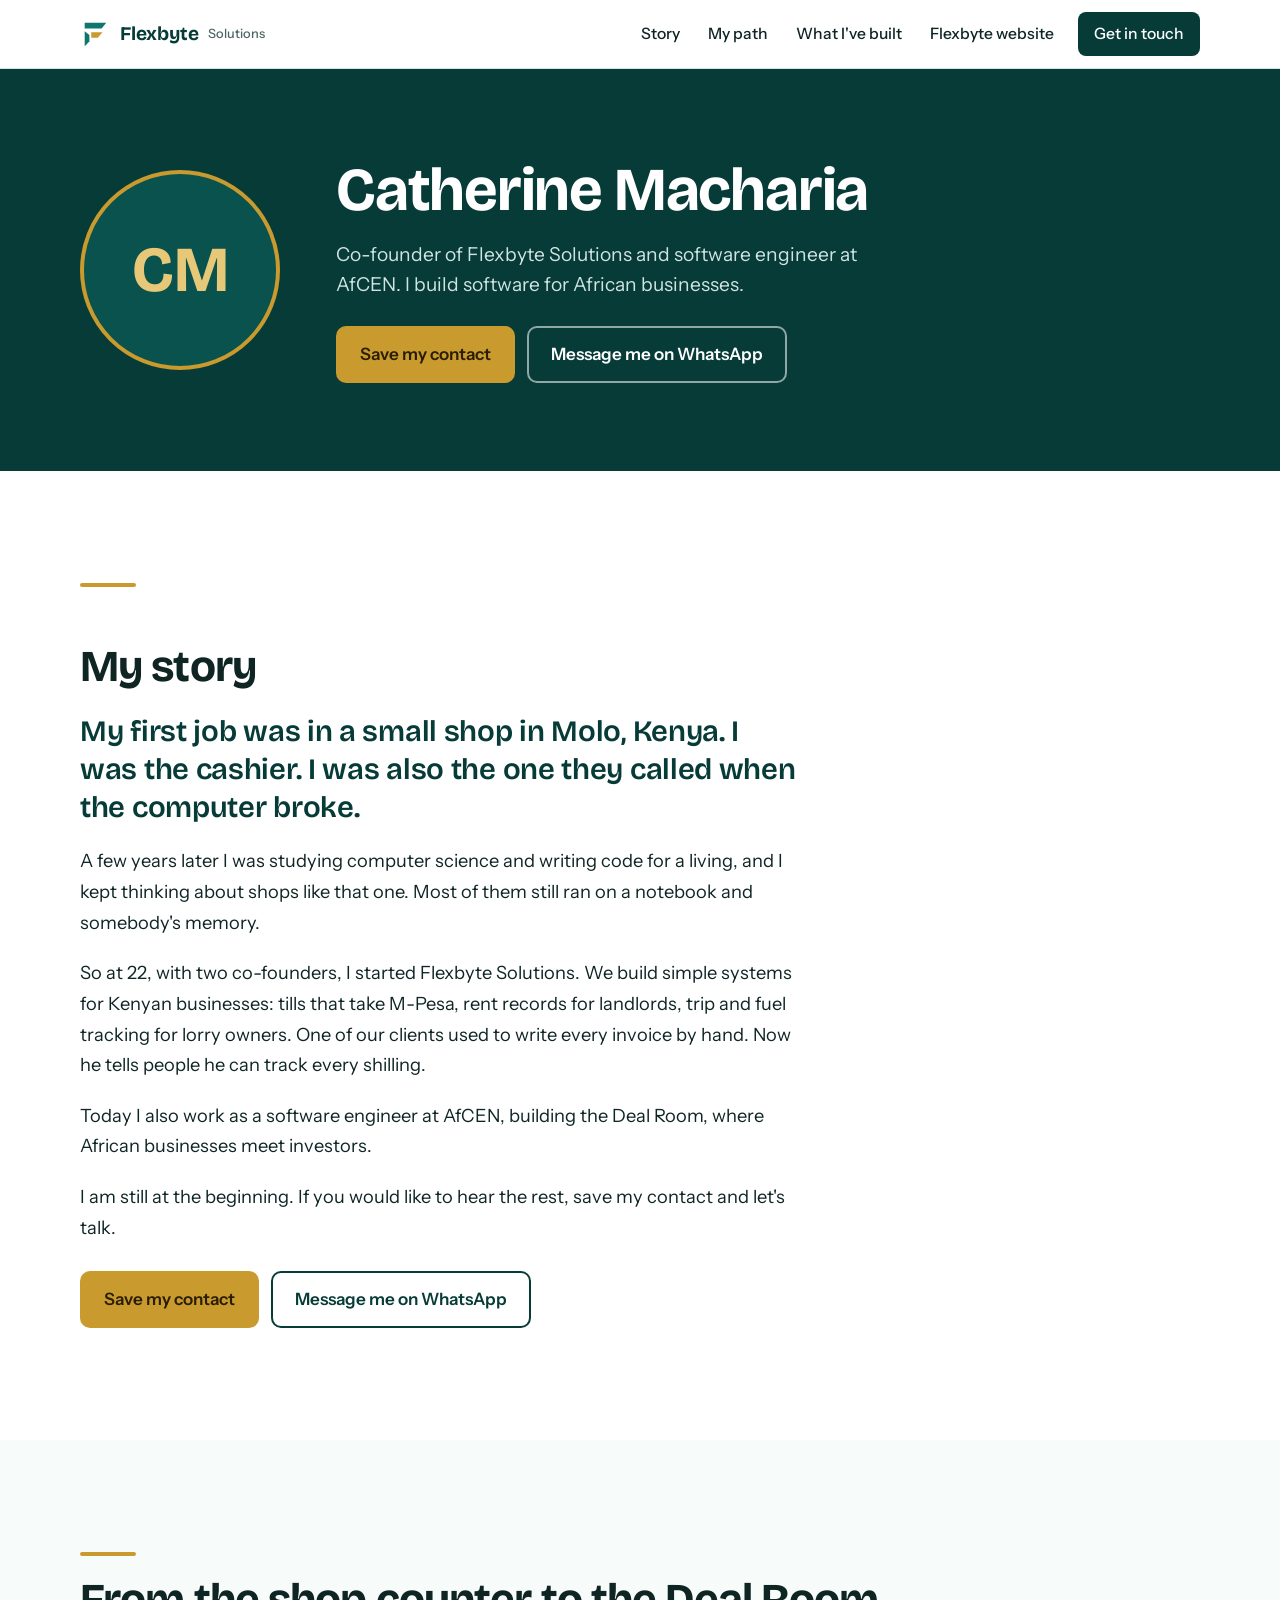
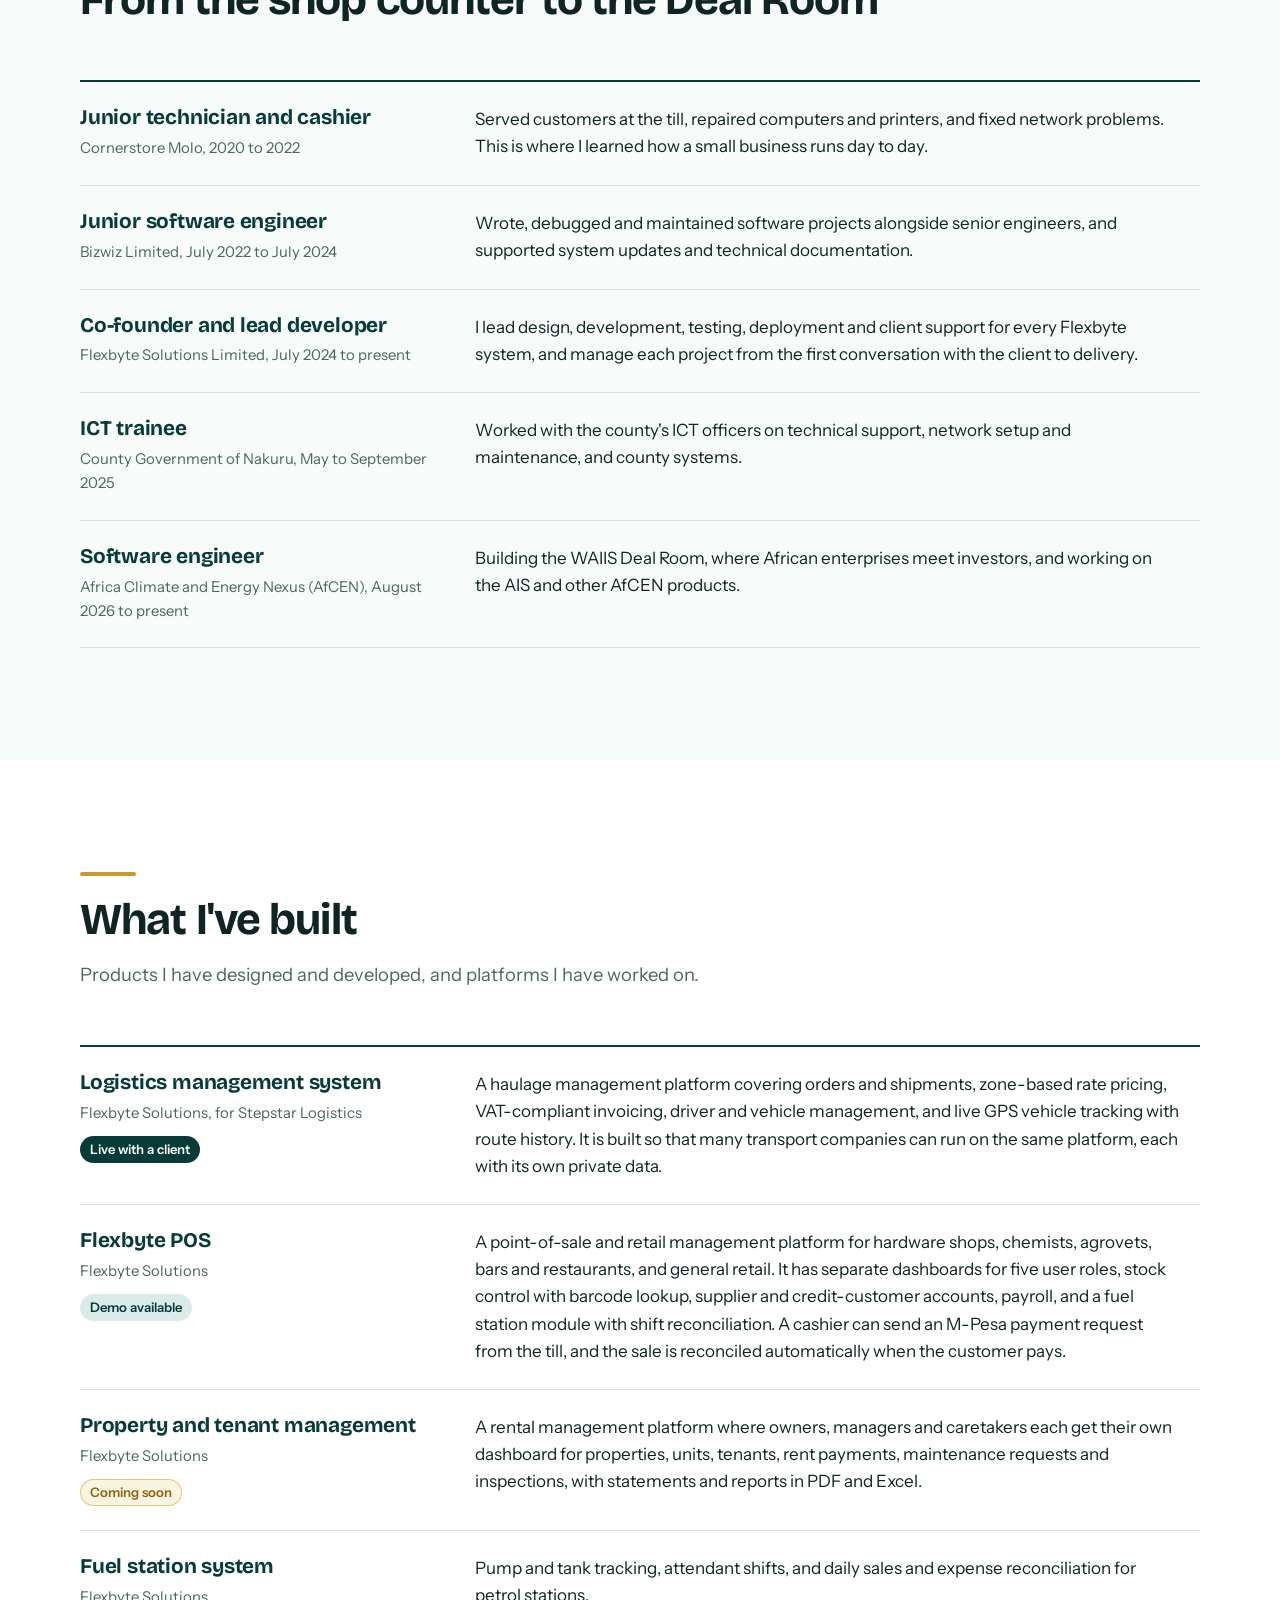
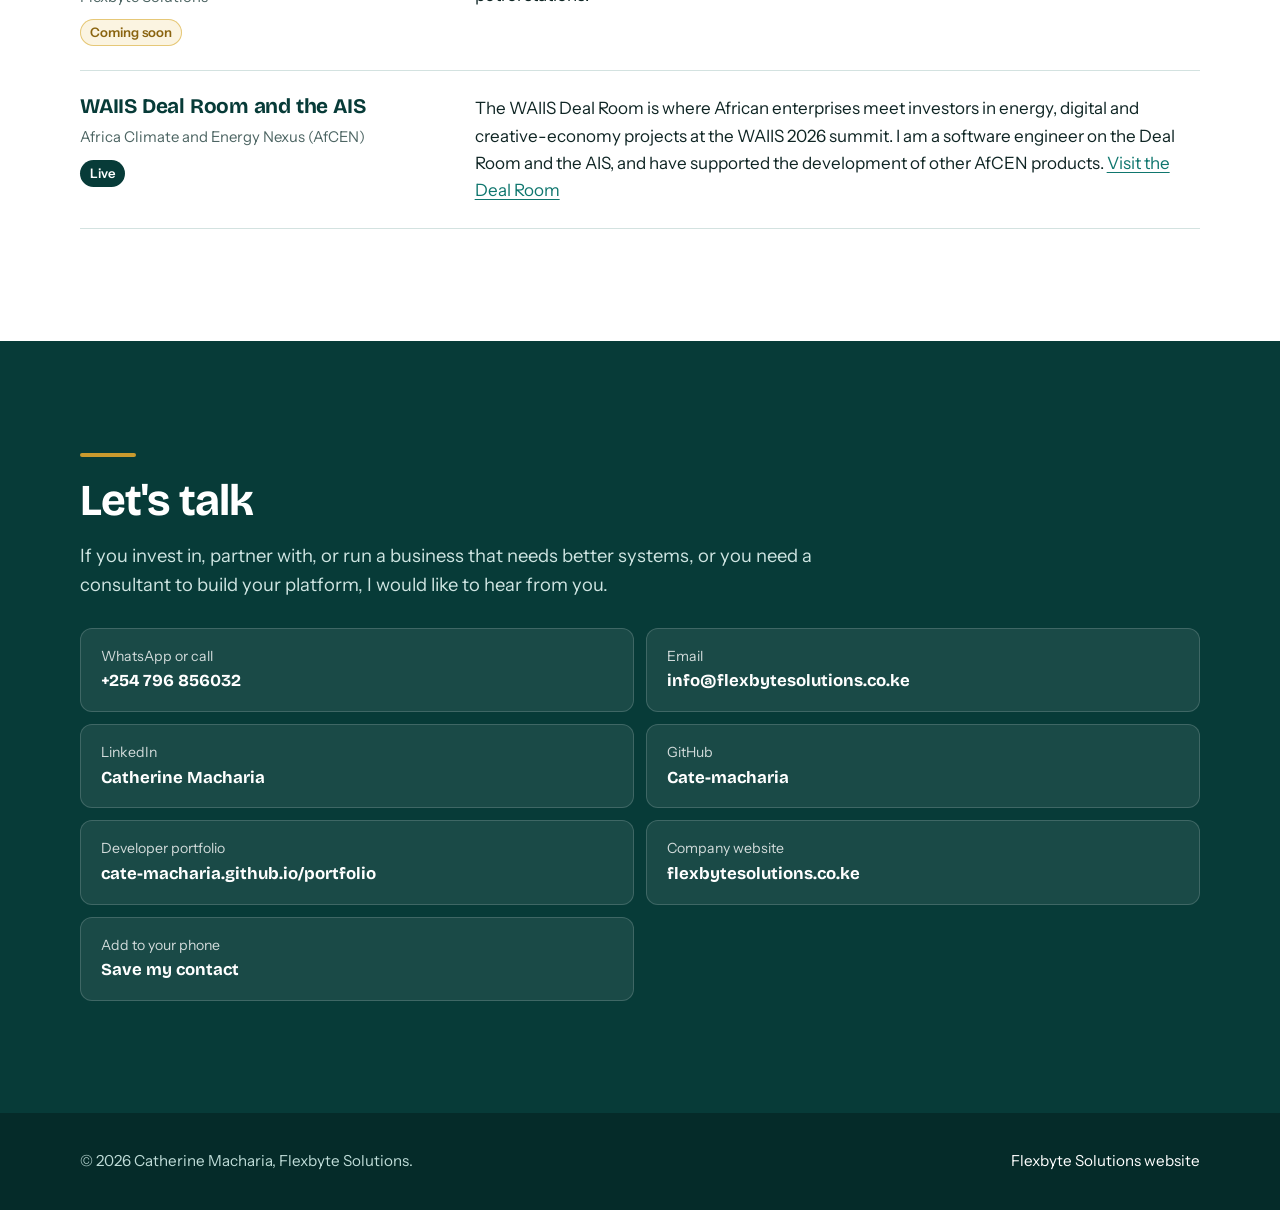
==== commit 19ccdbb6: "Shorten the profile story Co-Authored-By: Claude Fable 5.2 <noreply@anthropic.com>" ====
--- a/catherine/index.html
+++ b/catherine/index.html
@@ -44,7 +44,7 @@
       <div class="portrait" data-photo="assets/img/catherine.jpg" role="img" aria-label="Catherine Macharia">CM</div>
       <div>
         <h1>Catherine Macharia</h1>
-        <p class="lede">Co-founder of Flexbyte Solutions. Software engineer at Africa Climate and Energy Nexus (AfCEN). I build the software that lets African businesses stop running on paper, and I am available for consulting.</p>
+        <p class="lede">Co-founder of Flexbyte Solutions and software engineer at AfCEN. I build software for African businesses.</p>
         <div class="btn-row">
           <a class="btn btn-gold" href="catherine-macharia.vcf" download>Save my contact</a>
           <a class="btn btn-line-light" href="https://wa.me/254796856032">Message me on WhatsApp</a>
@@ -57,47 +57,21 @@
     <div class="wrap">
       <div class="story">
         <div class="gold-rule"></div>
-        <h2>I co-founded a software company at 22</h2>
-        <p class="opening">Before I wrote software for shops, I worked in one. I know what a counter looks like at closing time, when the cash, the stock and the notebook do not agree.</p>
-        <p>From 2020 to 2022 I was the cashier and junior technician at Cornerstore in Molo. I served customers at the till, then repaired the computers, printers and network that kept the shop running. In 2022 I joined Bizwiz Limited as a junior software engineer and began a degree in Applied Computer Science at Chuka University, so I learned to build software properly while still remembering who it was for.</p>
-        <p>What I kept seeing was the same in every small business I met: they ran on notebooks, WhatsApp messages and memory. Stock went missing and nobody could say when. Rent was paid and never recorded. Fuel disappeared between the tank and the pump. Drivers finished trips with no paper trail. The owners were working hard, yet they could not answer the simplest question about their own business: where did the money go?</p>
-        <p>The technology to answer that question already existed. It just was not made for a shop in Kenya that takes M-Pesa at the counter, files tax through eTIMS, and cannot pay enterprise prices. So in July 2024 I co-founded Flexbyte Solutions and started building it.</p>
-        <p>Stepstar Logistics, a haulage company, was tracking trips in Excel and writing every invoice by hand. Today it runs on a platform I built, covering trip logging, driver mileage pay, fuel records and invoicing. Stephen, who runs it, put it better than I can: &ldquo;I now track every shilling in my business.&rdquo;</p>
-        <p>That sentence is the reason Flexbyte exists. Since then the work has grown into a family of systems for shops, landlords, fuel stations and transport companies, each one built end to end by a small team that still answers its own phone.</p>
-
-        <h2>What I do at AfCEN</h2>
-        <p>Since August 2026 I have also worked with Africa Climate and Energy Nexus (AfCEN) as a consultant software engineer. I am building the WAIIS Deal Room, the platform where African enterprises meet investors at the WAIIS 2026 summit, and I work on the AIS and have supported the development of other AfCEN products.</p>
-        <p>The Deal Room exists because talent is not the gap in Africa. Visibility is. A good business that investors cannot see does not get funded, and that is the same problem I started Flexbyte to solve, only at a different scale: a shop that cannot see its own numbers cannot grow either.</p>
-        <p>The two roles sharpen each other. One day I am building a platform that puts prepared projects in front of investors, and the next I am beside a cashier, watching where a till screen slows them down.</p>
-
-        <h2>Where this is going</h2>
-        <p>Millions of small businesses across Africa are still one lost notebook away from not knowing what they are owed. Each system I build is designed to serve many businesses from one platform, so what works for one haulage company or one landlord can be offered to the next hundred.</p>
-        <p>I am looking for investors who want to back software built from inside this market, partners who can bring these systems to the businesses that need them, and business owners ready to be among the first to use them.</p>
-        <p>I also take on consulting work. If your organisation needs a platform designed and built, or an engineer who can turn a business problem into working software, I am available for consulting and contract engagements.</p>
-      </div>
-    </div>
-  </section>
-
-  <section class="band band-paper">
-    <div class="wrap">
-      <div class="band-head">
-        <div class="gold-rule"></div>
-        <h2>At a glance</h2>
-      </div>
-      <dl class="facts">
-        <div><dt>Company</dt><dd>Flexbyte Solutions Limited, co-founded July 2024</dd></div>
-        <div><dt>Age at founding</dt><dd>22</dd></div>
-        <div><dt>Current roles</dt><dd>Co-Founder and Lead Developer, Flexbyte. Software Engineer, AfCEN</dd></div>
-        <div><dt>Education</dt><dd>Bachelor of Applied Computer Science, Chuka University. Awaiting graduation</dd></div>
-        <div><dt>What I build with</dt><dd>Laravel, PHP, React, TypeScript, MySQL</dd></div>
-        <div><dt>Specialism</dt><dd>Multi-tenant business platforms and M-Pesa Daraja integration</dd></div>
-        <div><dt>Available for</dt><dd>Consulting and contract software engineering</dd></div>
-        <div><dt>Based in</dt><dd>Nairobi County, Kenya</dd></div>
-      </dl>
-    </div>
-  </section>
-
-  <section class="band" id="path">
+        <h2>My story</h2>
+        <p class="opening">My first job was in a small shop in Molo, Kenya. I was the cashier. I was also the one they called when the computer broke.</p>
+        <p>A few years later I was studying computer science and writing code for a living, and I kept thinking about shops like that one. Most of them still ran on a notebook and somebody's memory.</p>
+        <p>So at 22, with two co-founders, I started Flexbyte Solutions. We build simple systems for Kenyan businesses: tills that take M-Pesa, rent records for landlords, trip and fuel tracking for lorry owners. One of our clients used to write every invoice by hand. Now he tells people he can track every shilling.</p>
+        <p>Today I also work as a software engineer at AfCEN, building the Deal Room, where African businesses meet investors.</p>
+        <p>I am still at the beginning. If you would like to hear the rest, save my contact and let's talk.</p>
+        <div class="btn-row" style="margin-top:28px">
+          <a class="btn btn-gold" href="catherine-macharia.vcf" download>Save my contact</a>
+          <a class="btn btn-line" href="https://wa.me/254796856032">Message me on WhatsApp</a>
+        </div>
+      </div>
+    </div>
+  </section>
+
+  <section class="band band-paper" id="path">
     <div class="wrap">
       <div class="band-head">
         <div class="gold-rule"></div>
@@ -143,7 +117,7 @@
     </div>
   </section>
 
-  <section class="band band-paper" id="built">
+  <section class="band" id="built">
     <div class="wrap">
       <div class="band-head">
         <div class="gold-rule"></div>
